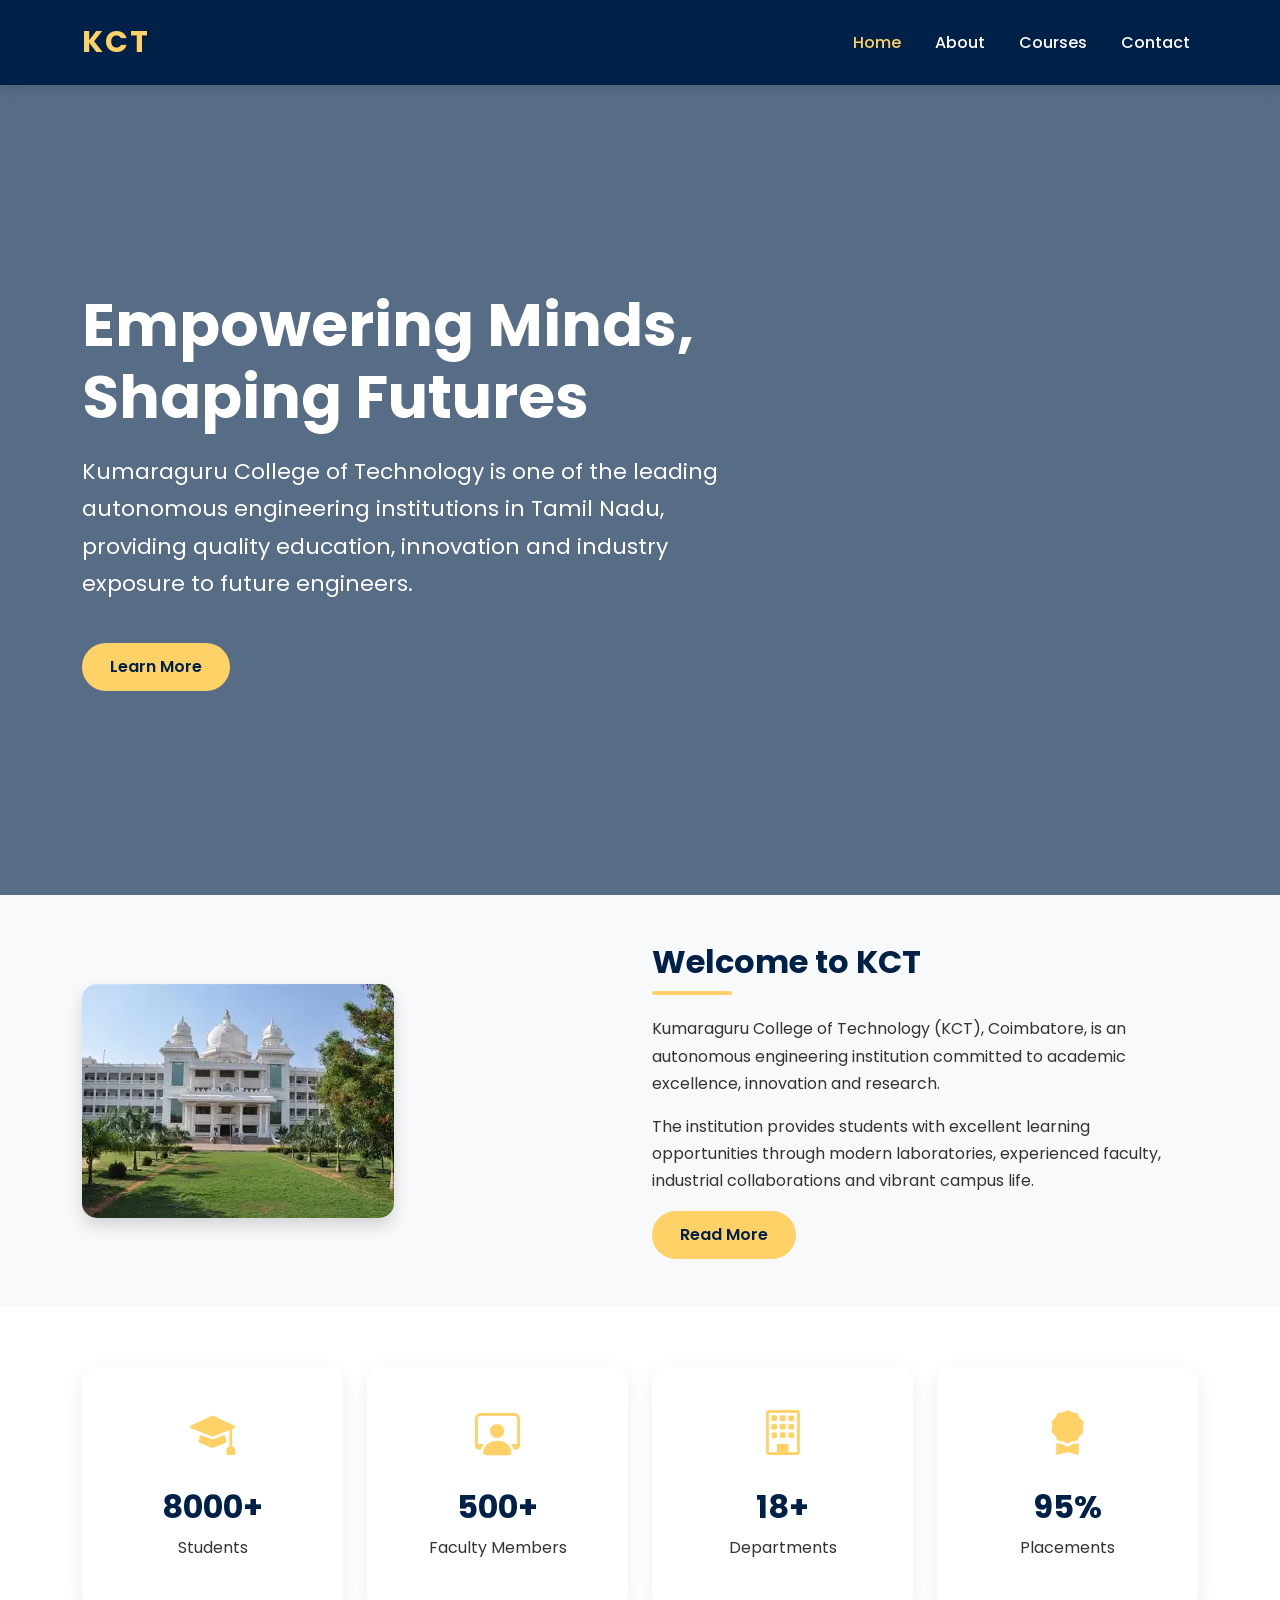
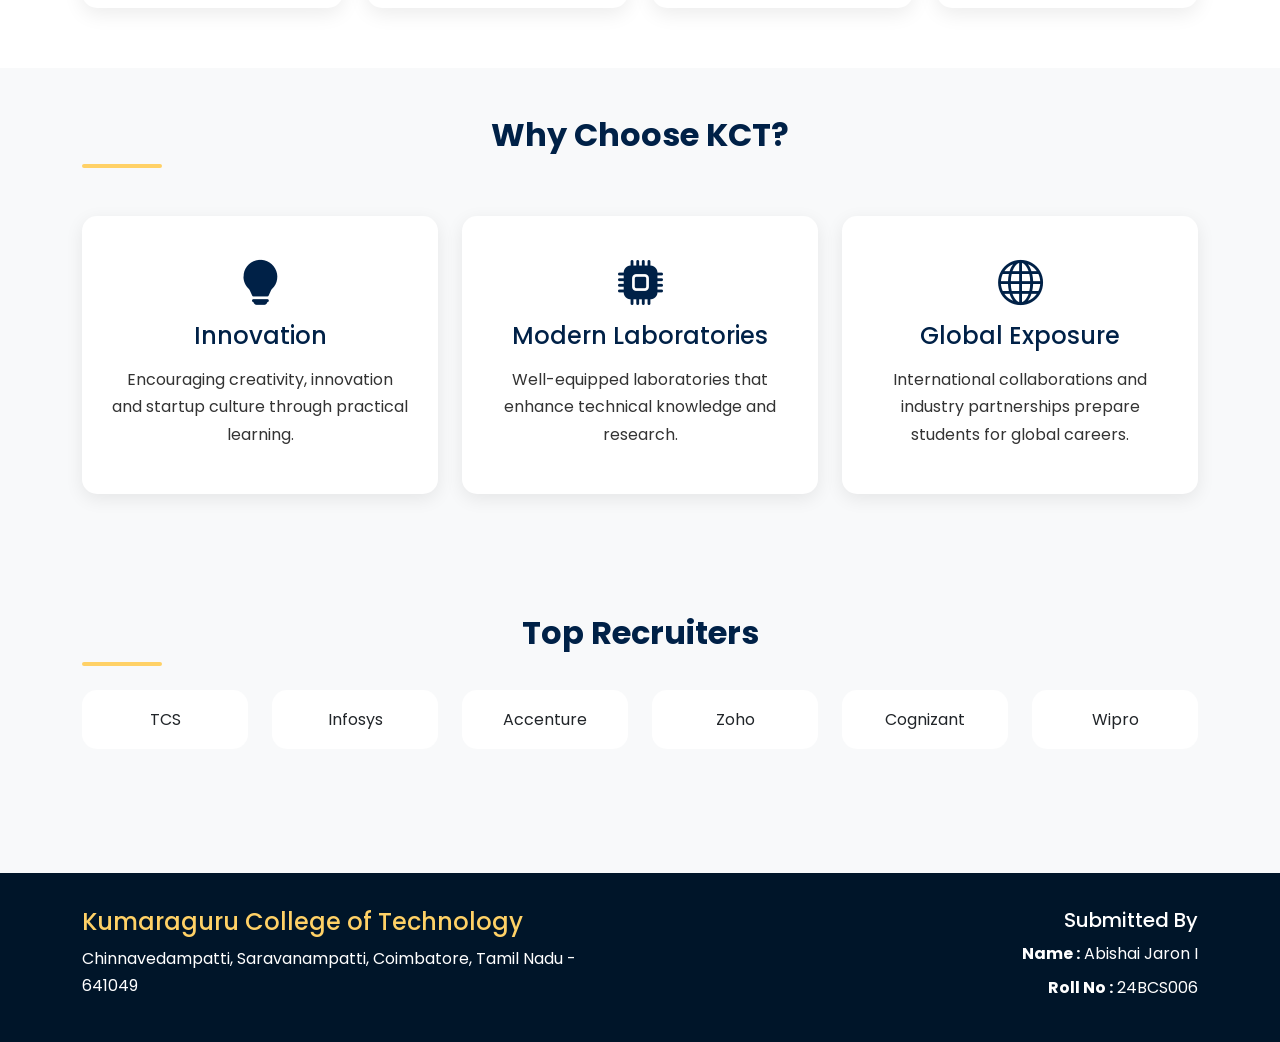
==== index.html @ 02143638 "Initial project setup" ====
<!DOCTYPE html>
<html lang="en">

<head>

    <meta charset="UTF-8">
    <meta name="viewport" content="width=device-width, initial-scale=1.0">

    <title>Kumaraguru College of Technology</title>

    <!-- Bootstrap CSS -->
    <link href="https://cdn.jsdelivr.net/npm/bootstrap@5.3.3/dist/css/bootstrap.min.css" rel="stylesheet">

    <!-- Bootstrap Icons -->
    <link rel="stylesheet"
        href="https://cdn.jsdelivr.net/npm/bootstrap-icons@1.11.3/font/bootstrap-icons.min.css">

    <!-- CSS -->
    <link rel="stylesheet" href="style.css">

</head>

<body>

    <!-- ================= NAVBAR ================= -->

    <nav class="navbar navbar-expand-lg navbar-dark custom-navbar">

        <div class="container">

            <a class="navbar-brand" href="index.html">
                KCT
            </a>

            <button class="navbar-toggler" type="button" data-bs-toggle="collapse" data-bs-target="#menu">

                <span class="navbar-toggler-icon"></span>

            </button>

            <div class="collapse navbar-collapse" id="menu">

                <ul class="navbar-nav ms-auto">

                    <li class="nav-item">
                        <a class="nav-link active" href="index.html">Home</a>
                    </li>

                    <li class="nav-item">
                        <a class="nav-link" href="about.html">About</a>
                    </li>

                    <li class="nav-item">
                        <a class="nav-link" href="courses.html">Courses</a>
                    </li>

                    <li class="nav-item">
                        <a class="nav-link" href="contact.html">Contact</a>
                    </li>

                </ul>

            </div>

        </div>

    </nav>

    <!-- ================= HERO ================= -->

    <section class="hero">

        <div class="container text-white">

            <div class="row">

                <div class="col-lg-7">

                    <h1>

                        Empowering Minds,
                        <br>
                        Shaping Futures

                    </h1>

                    <p>

                        Kumaraguru College of Technology is one of the leading
                        autonomous engineering institutions in Tamil Nadu,
                        providing quality education, innovation and industry
                        exposure to future engineers.

                    </p>

                    <a href="about.html" class="btn btn-warning">

                        Learn More

                    </a>

                </div>

            </div>

        </div>

    </section>

    <!-- ================= ABOUT ================= -->

    <section class="container py-5">

        <div class="row align-items-center">

            <div class="col-lg-6">

                <img src="images/about.jpg"
                    class="img-fluid shadow">

            </div>

            <div class="col-lg-6">

                <h2 class="section-title">

                    Welcome to KCT

                </h2>

                <p>

                    Kumaraguru College of Technology (KCT), Coimbatore,
                    is an autonomous engineering institution committed to
                    academic excellence, innovation and research.

                </p>

                <p>

                    The institution provides students with excellent learning
                    opportunities through modern laboratories, experienced
                    faculty, industrial collaborations and vibrant campus life.

                </p>

                <a href="about.html" class="btn btn-warning">

                    Read More

                </a>

            </div>

        </div>

    </section>

    <!-- ================= STATISTICS ================= -->

    <section class="stats">

        <div class="container">

            <div class="row g-4">

                <div class="col-md-3">

                    <div class="stat-card">

                        <i class="bi bi-mortarboard-fill stat-icon"></i>

                        <h2>8000+</h2>

                        <p>Students</p>

                    </div>

                </div>

                <div class="col-md-3">

                    <div class="stat-card">

                        <i class="bi bi-person-workspace stat-icon"></i>

                        <h2>500+</h2>

                        <p>Faculty Members</p>

                    </div>

                </div>

                <div class="col-md-3">

                    <div class="stat-card">

                        <i class="bi bi-building stat-icon"></i>

                        <h2>18+</h2>

                        <p>Departments</p>

                    </div>

                </div>

                <div class="col-md-3">

                    <div class="stat-card">

                        <i class="bi bi-award-fill stat-icon"></i>

                        <h2>95%</h2>

                        <p>Placements</p>

                    </div>

                </div>

            </div>

        </div>

    </section>

    <!-- ================= WHY KCT ================= -->

    <section class="container py-5">

        <h2 class="text-center section-title">

            Why Choose KCT?

        </h2>

        <div class="row mt-5">

            <div class="col-md-4 mb-4">

                <div class="feature-box">

                    <i class="bi bi-lightbulb-fill feature-icon"></i>

                    <h4>

                        Innovation

                    </h4>

                    <p>

                        Encouraging creativity, innovation and startup culture
                        through practical learning.

                    </p>

                </div>

            </div>

            <div class="col-md-4 mb-4">

                <div class="feature-box">

                    <i class="bi bi-cpu-fill feature-icon"></i>

                    <h4>

                        Modern Laboratories

                    </h4>

                    <p>

                        Well-equipped laboratories that enhance technical
                        knowledge and research.

                    </p>

                </div>

            </div>

            <div class="col-md-4 mb-4">

                <div class="feature-box">

                    <i class="bi bi-globe feature-icon"></i>

                    <h4>

                        Global Exposure

                    </h4>

                    <p>

                        International collaborations and industry partnerships
                        prepare students for global careers.

                    </p>

                </div>

            </div>

        </div>

    </section>

    <!-- ================= RECRUITERS ================= -->

    <section class="container py-5">

        <h2 class="section-title text-center">

            Top Recruiters

        </h2>

        <div class="row text-center mt-4">

            <div class="col-md-2 col-6 mb-3">
                <div class="card p-3">TCS</div>
            </div>

            <div class="col-md-2 col-6 mb-3">
                <div class="card p-3">Infosys</div>
            </div>

            <div class="col-md-2 col-6 mb-3">
                <div class="card p-3">Accenture</div>
            </div>

            <div class="col-md-2 col-6 mb-3">
                <div class="card p-3">Zoho</div>
            </div>

            <div class="col-md-2 col-6 mb-3">
                <div class="card p-3">Cognizant</div>
            </div>

            <div class="col-md-2 col-6 mb-3">
                <div class="card p-3">Wipro</div>
            </div>

        </div>

    </section>

    <!-- ================= FOOTER ================= -->

    <footer class="footer">

        <div class="container">

            <div class="row">

                <div class="col-md-6">

                    <h4>

                        Kumaraguru College of Technology

                    </h4>

                    <p>

                        Chinnavedampatti,
                        Saravanampatti,
                        Coimbatore,
                        Tamil Nadu - 641049

                    </p>

                </div>

                <div class="col-md-6 text-md-end">

                    <h5>

                        Submitted By

                    </h5>

                    <p>

                        <strong>Name :</strong> Abishai Jaron I

                    </p>

                    <p>

                        <strong>Roll No :</strong> 24BCS006

                    </p>

                </div>

            </div>

        </div>

    </footer>

    <script src="https://cdn.jsdelivr.net/npm/bootstrap@5.3.3/dist/js/bootstrap.bundle.min.js"></script>

    <script src="script.js"></script>

</body>

</html>
---- style.css ----
/* ===================================
   GOOGLE FONT
=================================== */

@import url('https://fonts.googleapis.com/css2?family=Poppins:wght@300;400;500;600;700;800&display=swap');

/* ===================================
   GENERAL
=================================== */

*{
    margin:0;
    padding:0;
    box-sizing:border-box;
}

html{
    scroll-behavior:smooth;
}

body{

    font-family:'Poppins',sans-serif;

    background:#f8f9fa;

    color:#333;

    line-height:1.7;

}

/* ===================================
   NAVBAR
=================================== */

.custom-navbar{

    background:#002147;

    padding:12px 0;

    box-shadow:0 3px 12px rgba(0,0,0,.15);

}

.navbar-brand{

    font-size:30px;

    font-weight:700;

    color:#FFD166 !important;

    letter-spacing:2px;

}

.nav-link{

    color:white !important;

    margin-left:18px;

    font-weight:500;

    transition:.3s;

}

.nav-link:hover{

    color:#FFD166 !important;

}

.nav-link.active{

    color:#FFD166 !important;

}

/* ===================================
   HERO
=================================== */

.hero{

    height:90vh;

    background:

    linear-gradient(rgba(0,33,71,.65),
    rgba(0,33,71,.65)),

    url("images/kct.jpg");

    background-size:cover;

    background-position:center;

    display:flex;

    align-items:center;

}

.hero h1{

    font-size:60px;

    font-weight:700;

}

.hero p{

    font-size:22px;

    margin-top:20px;

}

.hero .btn{

    margin-top:25px;

}

/* ===================================
   BUTTON
=================================== */

.btn-warning{

    background:#FFD166;

    color:#002147;

    border:none;

    font-weight:600;

    padding:12px 28px;

    border-radius:30px;

}

.btn-warning:hover{

    background:#FFC233;

    color:#002147;

}

/* ===================================
   PAGE HEADER
=================================== */

.page-header{

    background:#002147;

    color:white;

    padding:70px 0;

    text-align:center;

}

.page-header h1{

    font-weight:700;

}

.page-header p{

    font-size:20px;

}

/* ===================================
   SECTION TITLE
=================================== */

.section-title{

    color:#002147;

    font-weight:700;

    margin-bottom:20px;

    position:relative;

}

.section-title::after{

    content:"";

    display:block;

    width:80px;

    height:4px;

    background:#FFD166;

    margin-top:10px;

    border-radius:10px;

}

/* ===================================
   IMAGE
=================================== */

img{

    border-radius:15px;

}

/* ===================================
   STATISTICS
=================================== */

.stats{

    background:white;

    padding:60px 0;

}

.stat-card{

    background:white;

    border-radius:15px;

    padding:30px;

    text-align:center;

    box-shadow:0 6px 20px rgba(0,0,0,.08);

    transition:.4s;

}

.stat-card:hover{

    transform:translateY(-8px);

}

.stat-icon{

    font-size:45px;

    color:#FFD166;

}

.stat-card h2{

    color:#002147;

    font-weight:700;

    margin-top:15px;

}

/* ===================================
   FEATURE BOX
=================================== */

.feature-box{

    background:white;

    border-radius:15px;

    padding:30px;

    text-align:center;

    box-shadow:0 5px 18px rgba(0,0,0,.08);

    transition:.4s;

    height:100%;

}

.feature-box:hover{

    transform:translateY(-8px);

}

.feature-icon{

    font-size:45px;

    color:#002147;

    margin-bottom:15px;

}

.feature-box h4{

    color:#002147;

    margin-bottom:15px;

}

/* ===================================
   CARD
=================================== */

.card{

    border:none;

    border-radius:15px;

    overflow:hidden;

    transition:.4s;

}

.card:hover{

    transform:translateY(-8px);

    box-shadow:0 12px 25px rgba(0,0,0,.15);

}

.card-title{

    color:#002147;

    font-weight:600;

}

/* ===================================
   FORM
=================================== */

.form-control{

    border-radius:10px;

    padding:12px;

}

.form-control:focus{

    box-shadow:none;

    border-color:#002147;

}

/* ===================================
   FOOTER
=================================== */

.footer{

    background:#001529;

    color:white;

    padding:35px 0;

    margin-top:60px;

}

.footer h4{

    color:#FFD166;

}

.footer p{

    margin-bottom:6px;

}

/* ===================================
   RESPONSIVE
=================================== */

@media(max-width:992px){

.hero{

height:75vh;

}

.hero h1{

font-size:42px;

}

.hero p{

font-size:18px;

}

}

@media(max-width:768px){

.hero{

text-align:center;

}

.hero h1{

font-size:34px;

}

.section-title{

text-align:center;

}

.section-title::after{

margin:auto;
margin-top:10px;

}

.footer{

text-align:center;

}

}

@media(max-width:576px){

.hero h1{

font-size:28px;

}

.hero p{

font-size:16px;

}

}
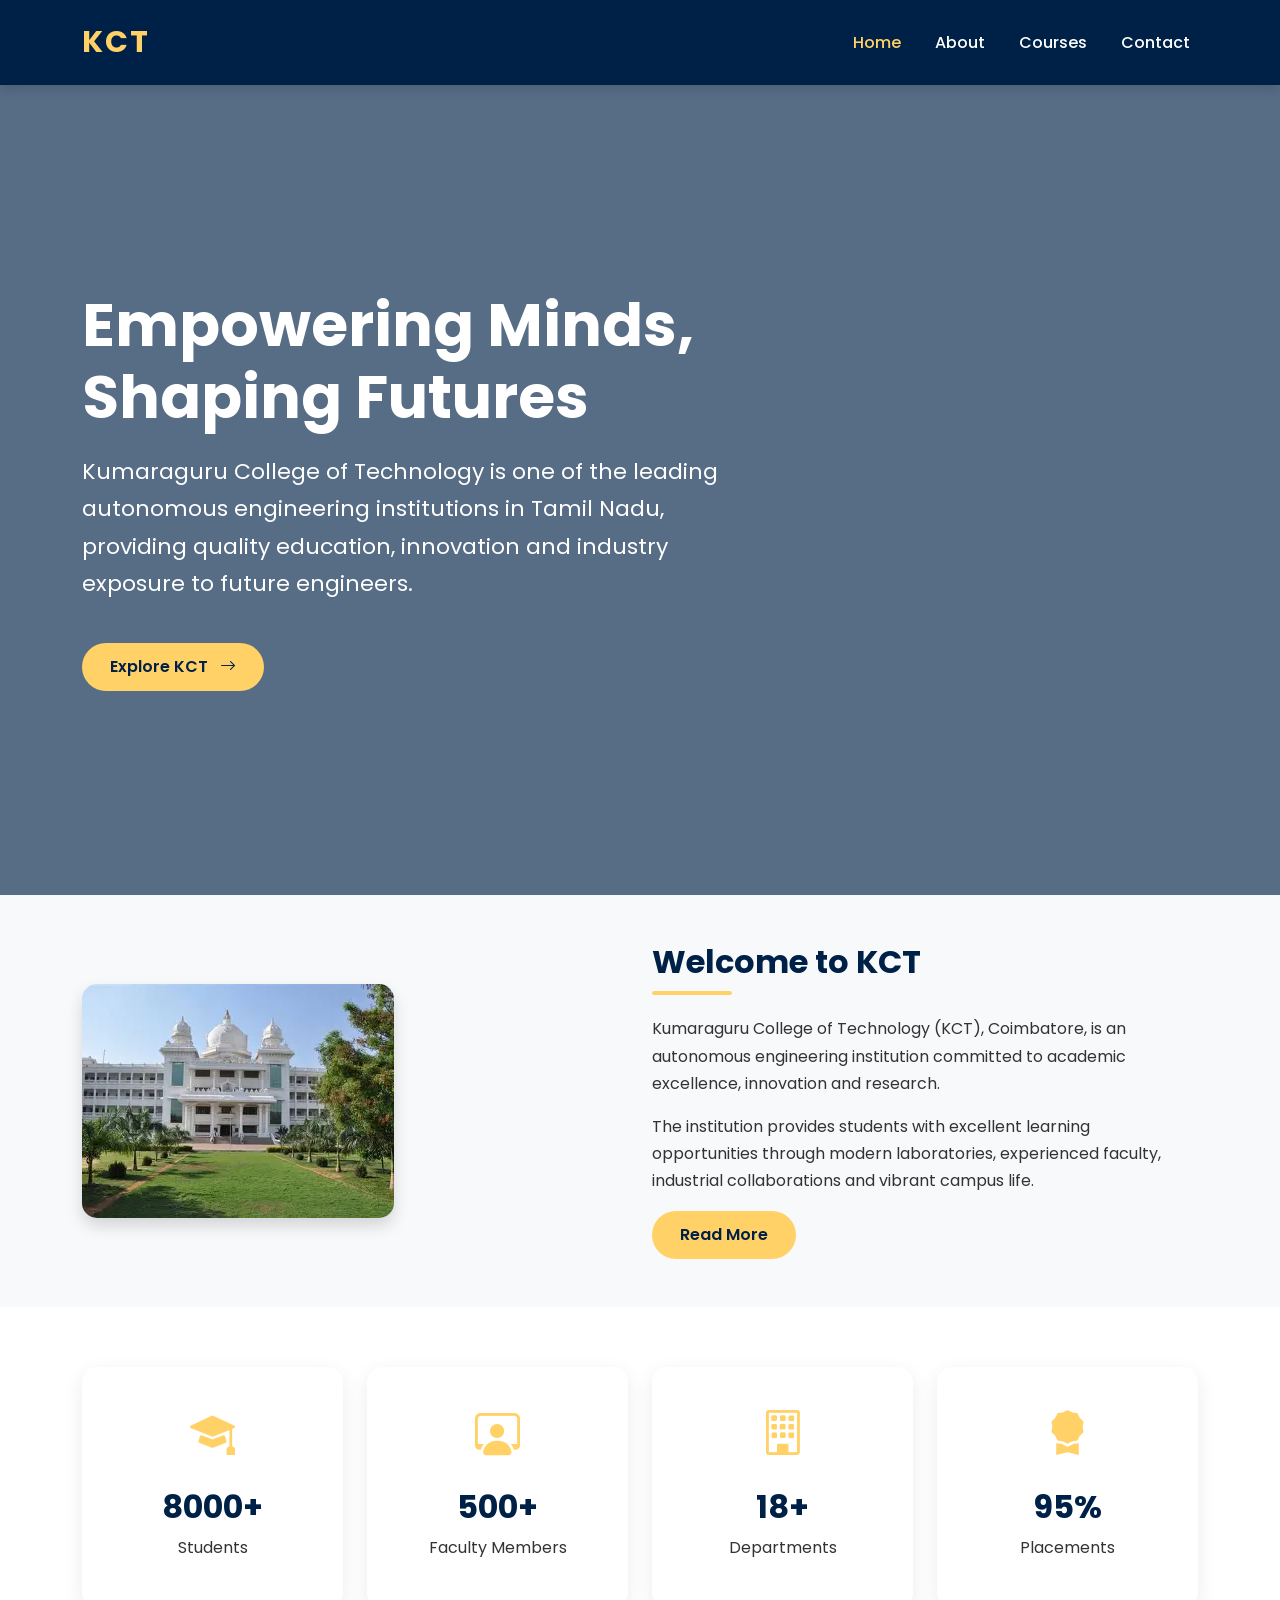
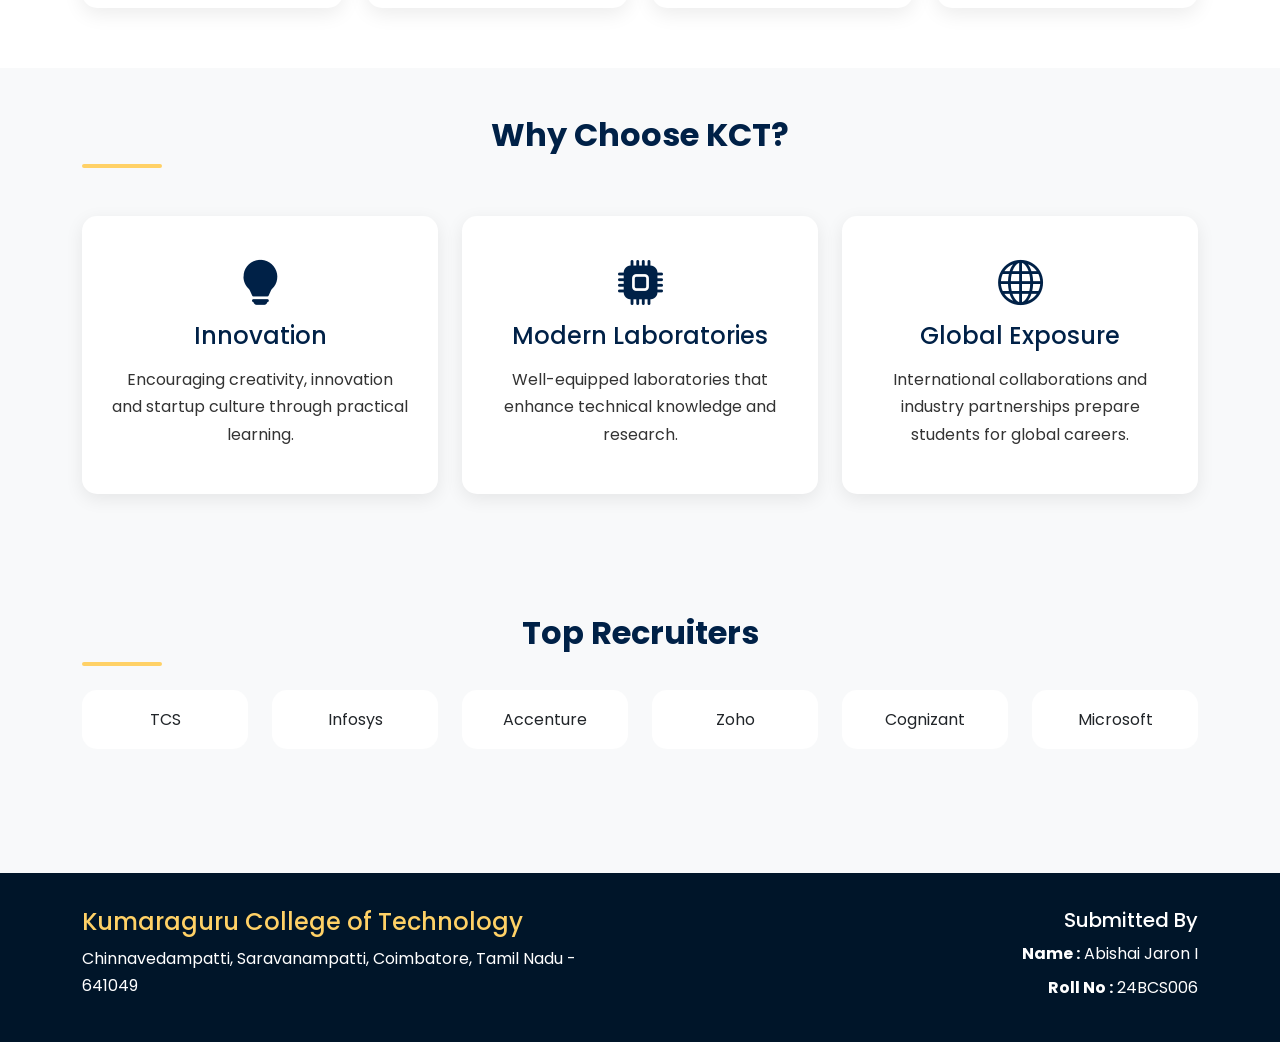
==== commit 2782e8d5: "Improved homepage hero section" ====
--- a/index.html
+++ b/index.html
@@ -94,9 +94,8 @@
                     </p>
 
                     <a href="about.html" class="btn btn-warning">
-
-                        Learn More
-
+                        Explore KCT
+                        <i class="bi bi-arrow-right ms-2"></i>
                     </a>
 
                 </div>
@@ -344,7 +343,7 @@
             </div>
 
             <div class="col-md-2 col-6 mb-3">
-                <div class="card p-3">Wipro</div>
+                <div class="card p-3">Microsoft</div>
             </div>
 
         </div>
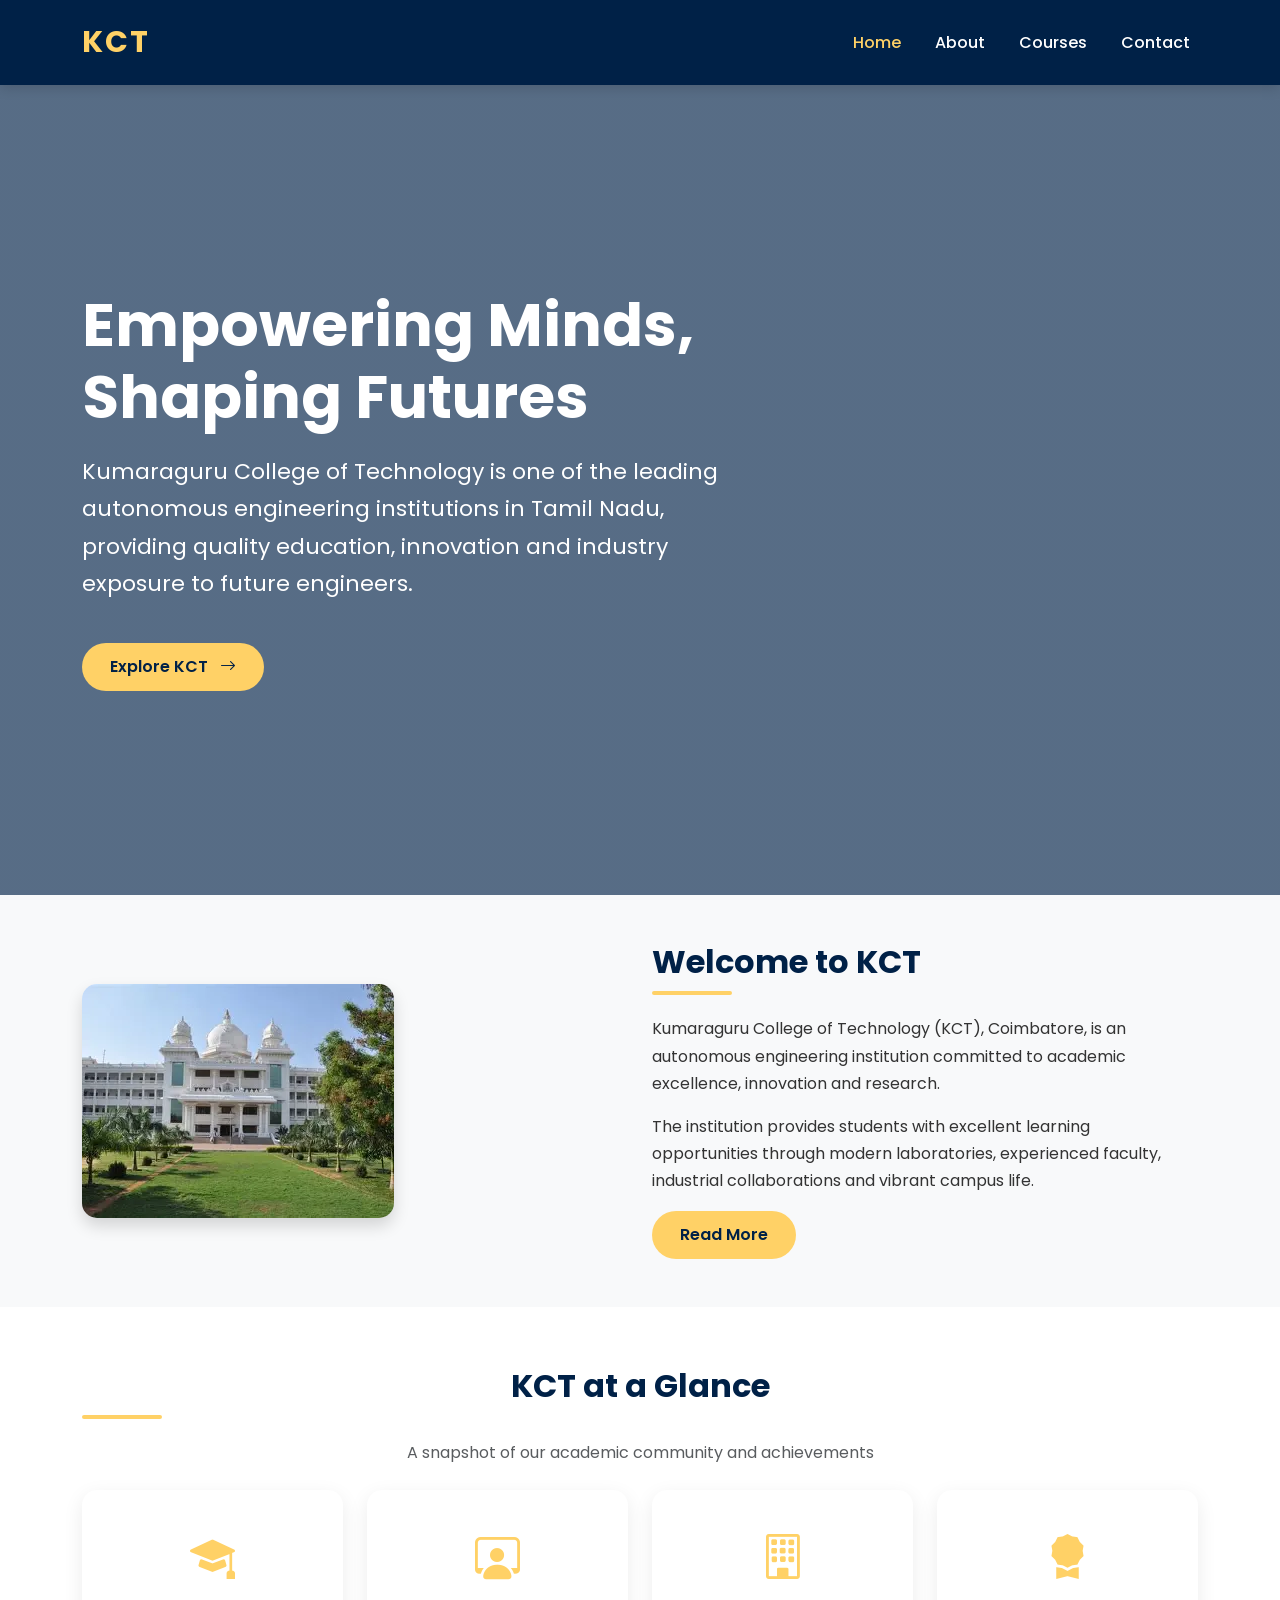
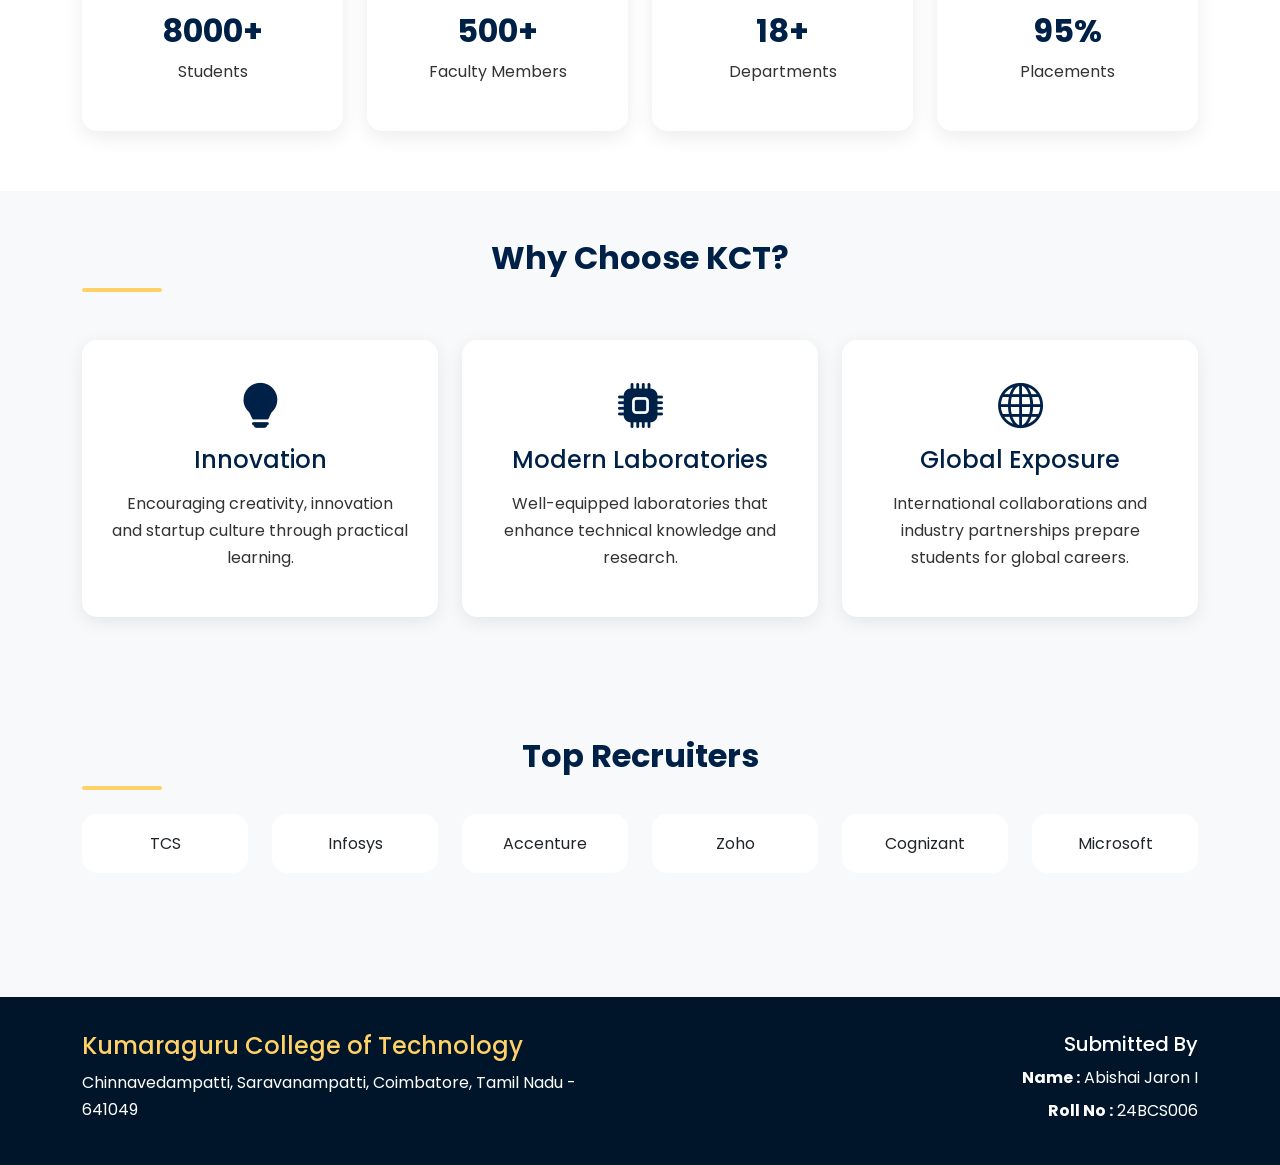
==== commit 8b4d606a: "Added KCT statistics section heading" ====
--- a/index.html
+++ b/index.html
@@ -160,6 +160,12 @@
     <section class="stats">
 
         <div class="container">
+            <div class="text-center mb-4">
+                <h2 class="section-title">KCT at a Glance</h2>
+                <p class="text-muted">
+                     A snapshot of our academic community and achievements
+                </p>
+            </div>
 
             <div class="row g-4">
 
